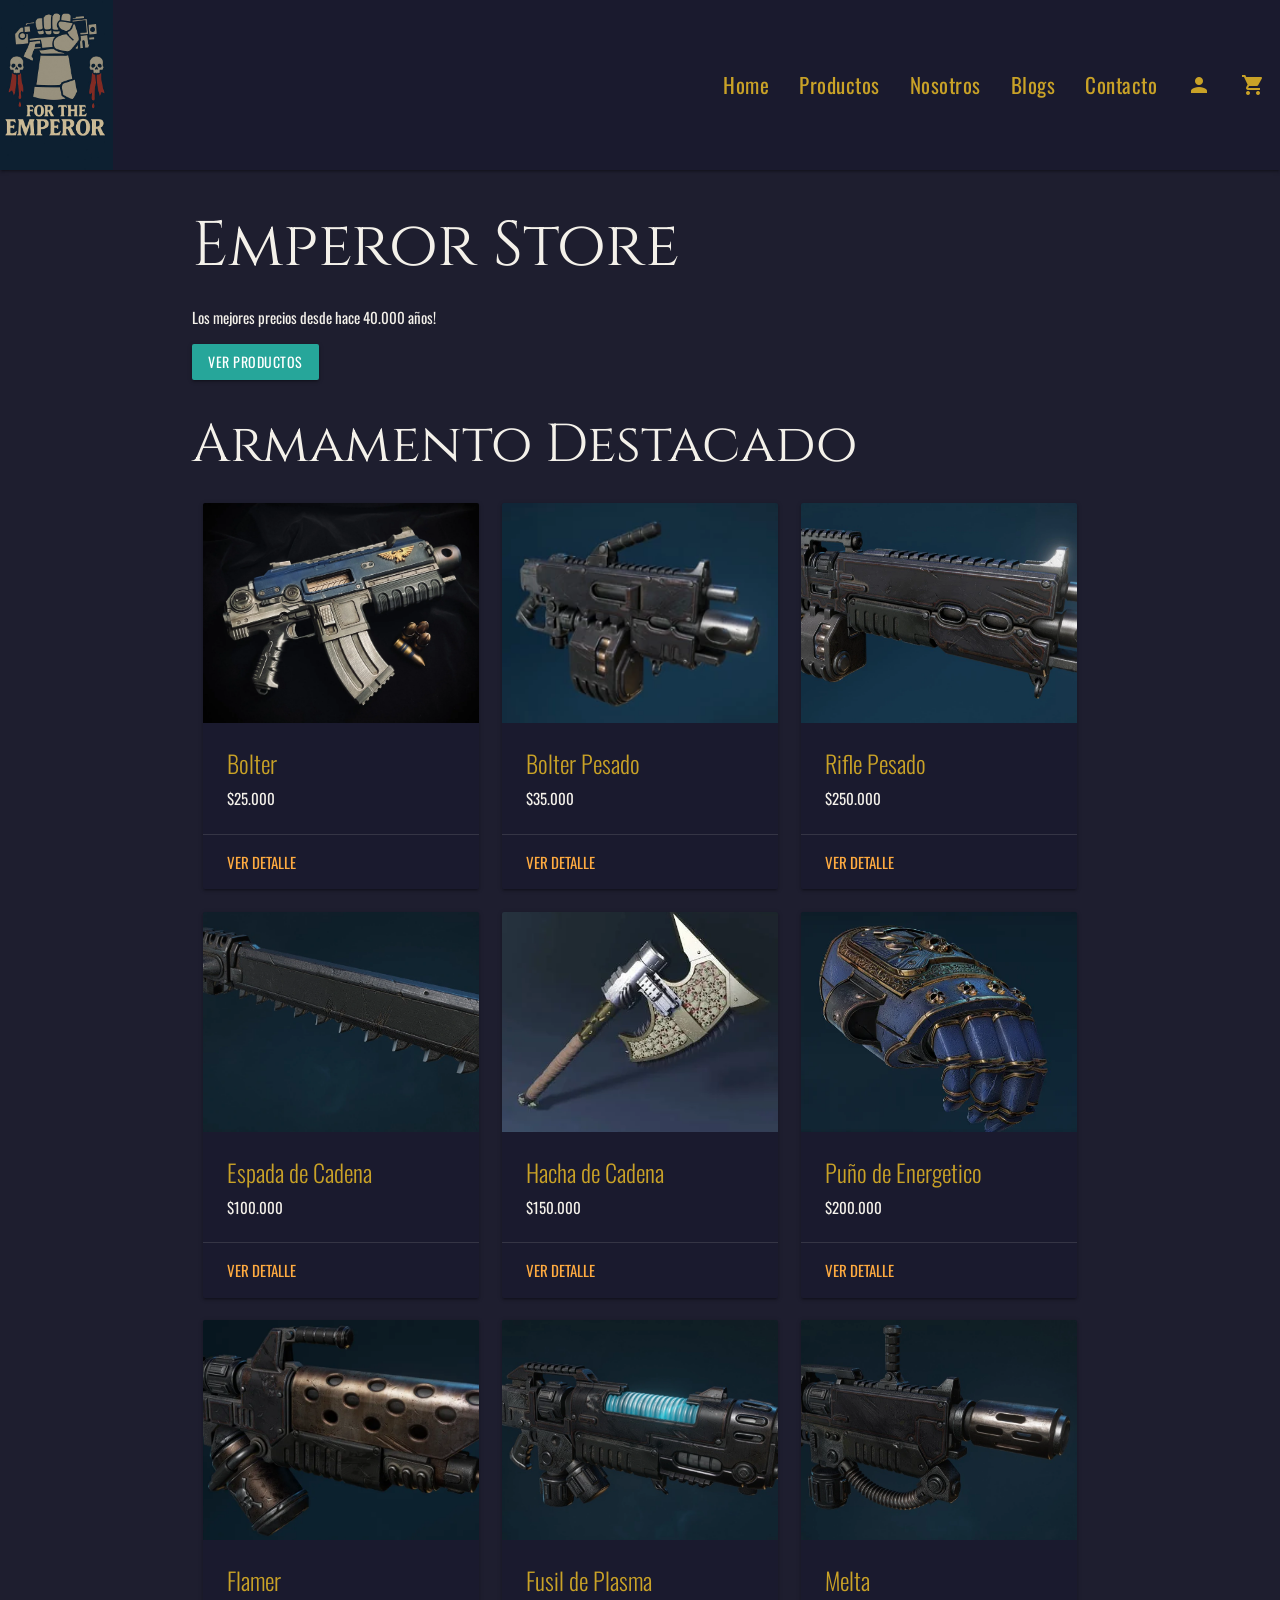
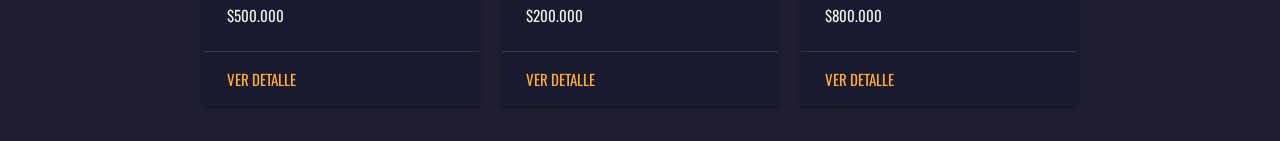
==== index.html @ a35bedcf "feat: Estilos y logica agregada/apartado de login" ====
<!DOCTYPE html>
<html lang="es">
<head>
    <meta charset="UTF-8">
    <meta name="viewport" content="width=device-width, initial-scale=1.0">
    <title>Emperor Store</title>
    <link rel="stylesheet" href="https://cdnjs.cloudflare.com/ajax/libs/materialize/1.0.0/css/materialize.min.css">
    <link href="https://fonts.googleapis.com/icon?family=Material+Icons" rel="stylesheet">
    <link href="https://fonts.googleapis.com/css2?family=Cinzel:wght@400;700&family=Oswald:wght@400;600&display=swap" rel="stylesheet">
    <link rel="stylesheet" href="estilos/styles.css">
</head>
<body>
    <header>
        <nav>
        <div class="nav-wrapper">
            <a href="index.html" class="brand-logo">
                <img src="img/Logo.jpg" alt="Logo de Emperor Store" class="logo-navbar">
            </a>
            <ul id="nav-mobile" class="right hide-on-med-and-down">
                <li><a href="index.html">Home</a></li>
                <li><a href="productos.html">Productos</a></li>
                <li><a href="nosotros.html">Nosotros</a></li>
                <li><a href="blogs.html">Blogs</a></li>
                <li><a href="contacto.html">Contacto</a></li>
                <li>
                    <a href="login.html">
                        <i class="material-icons">person</i>
                    </a>
                </li>
                <li>
                    <a href="carrito.html">
                        <i class="material-icons">shopping_cart</i>
                    </a>
                </li>
            </ul>
        </div>
        </nav>
    </header>
    <main>
        <section class="hero">
            <div class="container">
                <h1>Emperor Store</h1>
                <p>Los mejores precios desde hace 40.000 años!</p>
                <a href="productos.html" class="btn waves-effect waves-light">
                    Ver Productos
                </a>
            </div>
        </section>
        <section class="productos-destacados">
            <div class="container">
                <h2>Armamento Destacado</h2>
                <div class="row" id="lista-productos">
                </div>
            </div>
        </section>
    </main>

    <script src="https://cdnjs.cloudflare.com/ajax/libs/materialize/1.0.0/js/materialize.min.js"></script>
    <script src="js/productos.js"></script>
</body>
</html>
---- estilos/styles.css ----
.logo-navbar {
    height: 100%;
    max-height: 170px;
    width: auto;
}

.imagen-detalle {
    width: 100%;
    max-width: 500px;
    height: auto;
    display: block;
}

:root {
    --color-fondo-oscuro: #1a1a2e;
    --color-fondo-claro: #1e1e2f;
    --color-dorado: #c9a227;
    --color-rojo-sangre: #8a0303;
    --color-texto: #f4f1ea;
}

body {
    background-color: var(--color-fondo-claro);
    color: var(--color-texto);
}

nav {
    background-color: var(--color-fondo-oscuro) !important;
    height: 170px !important;
}

nav a {
    color: var(--color-dorado) !important;
}

.card {
    background-color: var(--color-fondo-oscuro);
    color: var(--color-texto);
}

.card .card-title {
    color: var(--color-dorado);
}

body {
    background-color: var(--color-fondo-claro);
    color: var(--color-texto);
    font-family: 'Oswald', sans-serif;
}

h1, h2, h3, .brand-logo {
    font-family: 'Cinzel', serif;
}

.card-image {
    height: 220px;
    overflow: hidden;
}

.card-image img {
    width: 100%;
    height: 100%;
    object-fit: cover;
}

.card-blog .card-image {
    height: 800px;
}

input[type="number"] {
    color: var(--color-dorado);
}

nav ul a {
    font-size: 1.4rem;
    font-family: 'Oswald', sans-serif;
    letter-spacing: 0.5px;
    display: flex;
    align-items: center;
    height: 100%;
}

nav ul#nav-mobile {
    height: 100%;
    display: flex;
    align-items: center;
}

/* El texto de la opción seleccionada */
.filtros .select-wrapper input.select-dropdown {
    color: var(--color-dorado);
    border-bottom: 1px solid var(--color-dorado);
}

/* La flechita del dropdown */
.filtros .select-wrapper .caret {
    fill: var(--color-dorado);
}

/* La línea que se resalta al hacer foco (reemplaza el turquesa) */
.filtros .select-wrapper input.select-dropdown:focus {
    border-bottom: 1px solid var(--color-dorado);
    box-shadow: 0 1px 0 0 var(--color-dorado);
}

/* El label "Filtrar por categoría" */
.filtros label {
    color: var(--color-dorado) !important;
}

/* El fondo y texto de las opciones desplegadas */
.dropdown-content {
    background-color: var(--color-fondo-oscuro);
}

.dropdown-content li > a,
.dropdown-content li > span {
    color: var(--color-dorado);
}

.dropdown-content li.selected {
    background-color: var(--color-fondo-claro);
}

.dropdown-content li:hover {
    background-color: var(--color-rojo-sangre);
}

.filtros {
    max-width: 300px;
    margin-bottom: 30px;
}
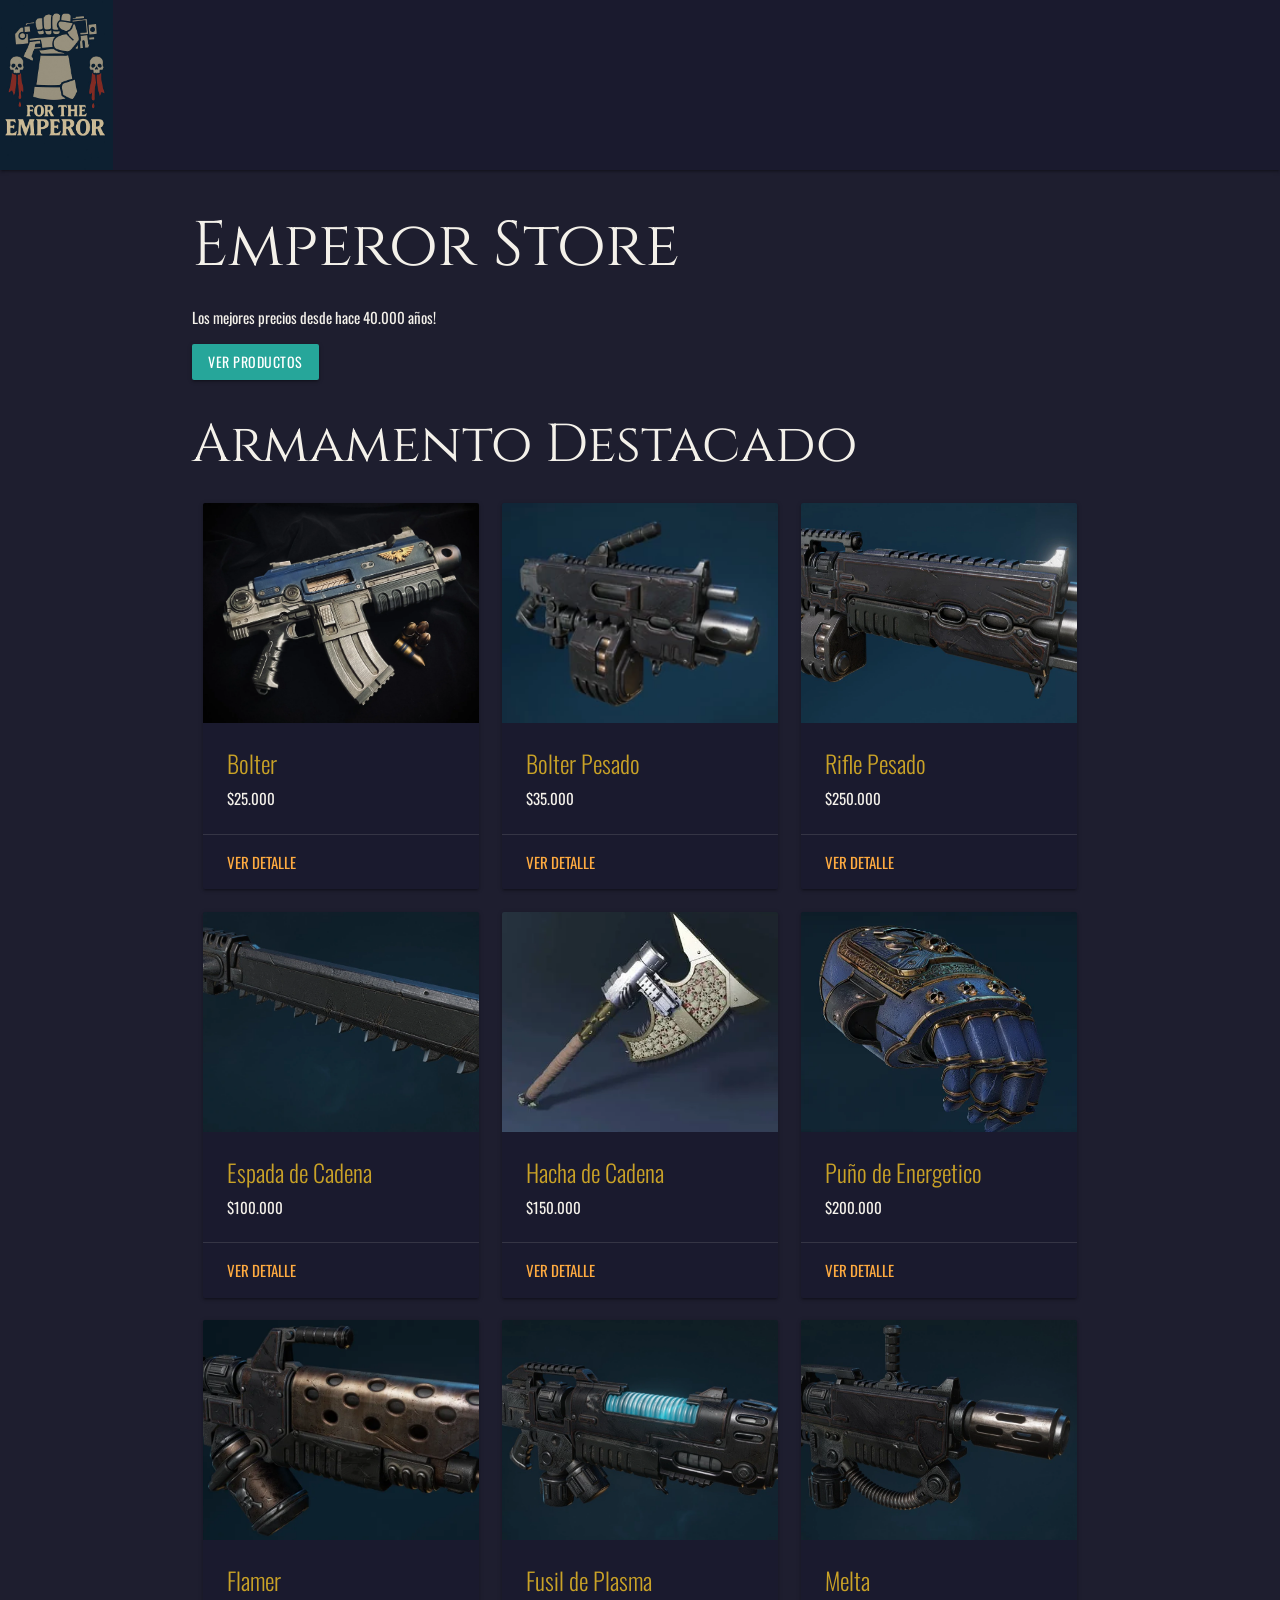
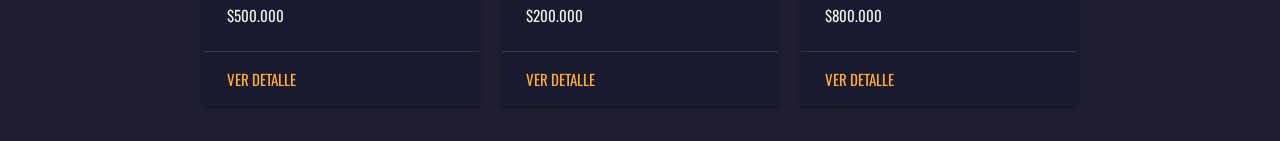
==== commit 93f7ebcb: "feat Portabilidad de pantallas" ====
--- a/index.html
+++ b/index.html
@@ -16,22 +16,17 @@
             <a href="index.html" class="brand-logo">
                 <img src="img/Logo.jpg" alt="Logo de Emperor Store" class="logo-navbar">
             </a>
-            <ul id="nav-mobile" class="right hide-on-med-and-down">
-                <li><a href="index.html">Home</a></li>
-                <li><a href="productos.html">Productos</a></li>
-                <li><a href="nosotros.html">Nosotros</a></li>
-                <li><a href="blogs.html">Blogs</a></li>
-                <li><a href="contacto.html">Contacto</a></li>
-                <li>
-                    <a href="login.html">
-                        <i class="material-icons">person</i>
-                    </a>
-                </li>
-                <li>
-                    <a href="carrito.html">
-                        <i class="material-icons">shopping_cart</i>
-                    </a>
-                </li>
+            <a href="#" data-target="mobile-nav" class="sidenav-trigger">
+            <i class="material-icons">menu</i>
+            </a>
+            <ul class="sidenav" id="mobile-nav">
+            <li><a href="index.html">Home</a></li>
+            <li><a href="productos.html">Productos</a></li>
+            <li><a href="nosotros.html">Nosotros</a></li>
+            <li><a href="blogs.html">Blogs</a></li>
+            <li><a href="contacto.html">Contacto</a></li>
+            <li><a href="login.html"><i class="material-icons">person</i>Login</a></li>
+            <li><a href="carrito.html"><i class="material-icons">shopping_cart</i>Carrito</a></li>
             </ul>
         </div>
         </nav>
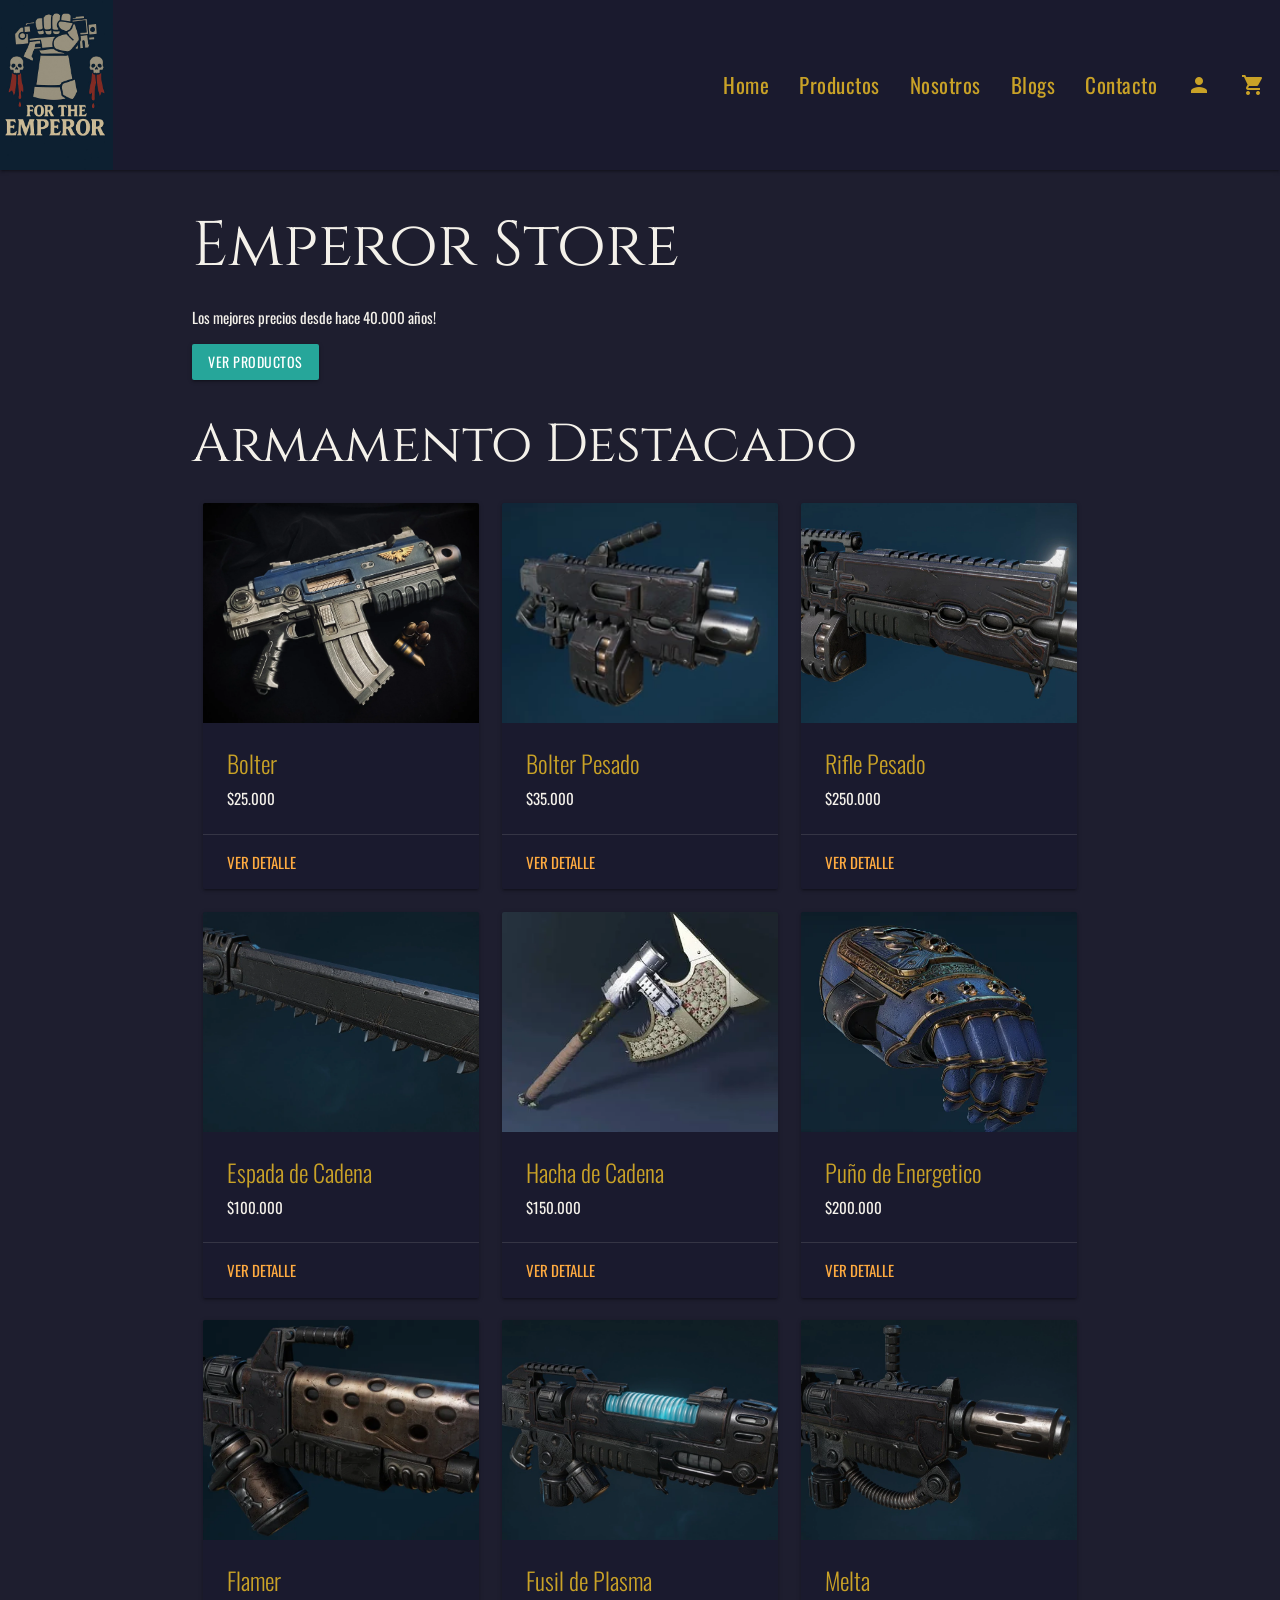
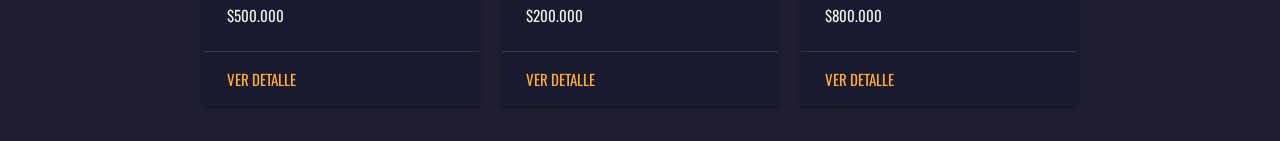
==== commit 678a1a73: "fix: corrige estructura del sidenav en todas las páginas" ====
--- a/index.html
+++ b/index.html
@@ -17,20 +17,39 @@
                 <img src="img/Logo.jpg" alt="Logo de Emperor Store" class="logo-navbar">
             </a>
             <a href="#" data-target="mobile-nav" class="sidenav-trigger">
-            <i class="material-icons">menu</i>
+                <i class="material-icons">menu</i>
             </a>
-            <ul class="sidenav" id="mobile-nav">
-            <li><a href="index.html">Home</a></li>
-            <li><a href="productos.html">Productos</a></li>
-            <li><a href="nosotros.html">Nosotros</a></li>
-            <li><a href="blogs.html">Blogs</a></li>
-            <li><a href="contacto.html">Contacto</a></li>
-            <li><a href="login.html"><i class="material-icons">person</i>Login</a></li>
-            <li><a href="carrito.html"><i class="material-icons">shopping_cart</i>Carrito</a></li>
+            <ul id="nav-mobile" class="right hide-on-med-and-down">
+                <li><a href="index.html">Home</a></li>
+                <li><a href="productos.html">Productos</a></li>
+                <li><a href="nosotros.html">Nosotros</a></li>
+                <li><a href="blogs.html">Blogs</a></li>
+                <li><a href="contacto.html">Contacto</a></li>
+                <li>
+                    <a href="login.html">
+                        <i class="material-icons">person</i>
+                    </a>
+                </li>
+                <li>
+                    <a href="carrito.html">
+                        <i class="material-icons">shopping_cart</i>
+                    </a>
+                </li>
             </ul>
         </div>
         </nav>
     </header>
+
+    <ul class="sidenav" id="mobile-nav">
+        <li><a href="index.html">Home</a></li>
+        <li><a href="productos.html">Productos</a></li>
+        <li><a href="nosotros.html">Nosotros</a></li>
+        <li><a href="blogs.html">Blogs</a></li>
+        <li><a href="contacto.html">Contacto</a></li>
+        <li><a href="login.html"><i class="material-icons">person</i>Login</a></li>
+        <li><a href="carrito.html"><i class="material-icons">shopping_cart</i>Carrito</a></li>
+    </ul>
+
     <main>
         <section class="hero">
             <div class="container">
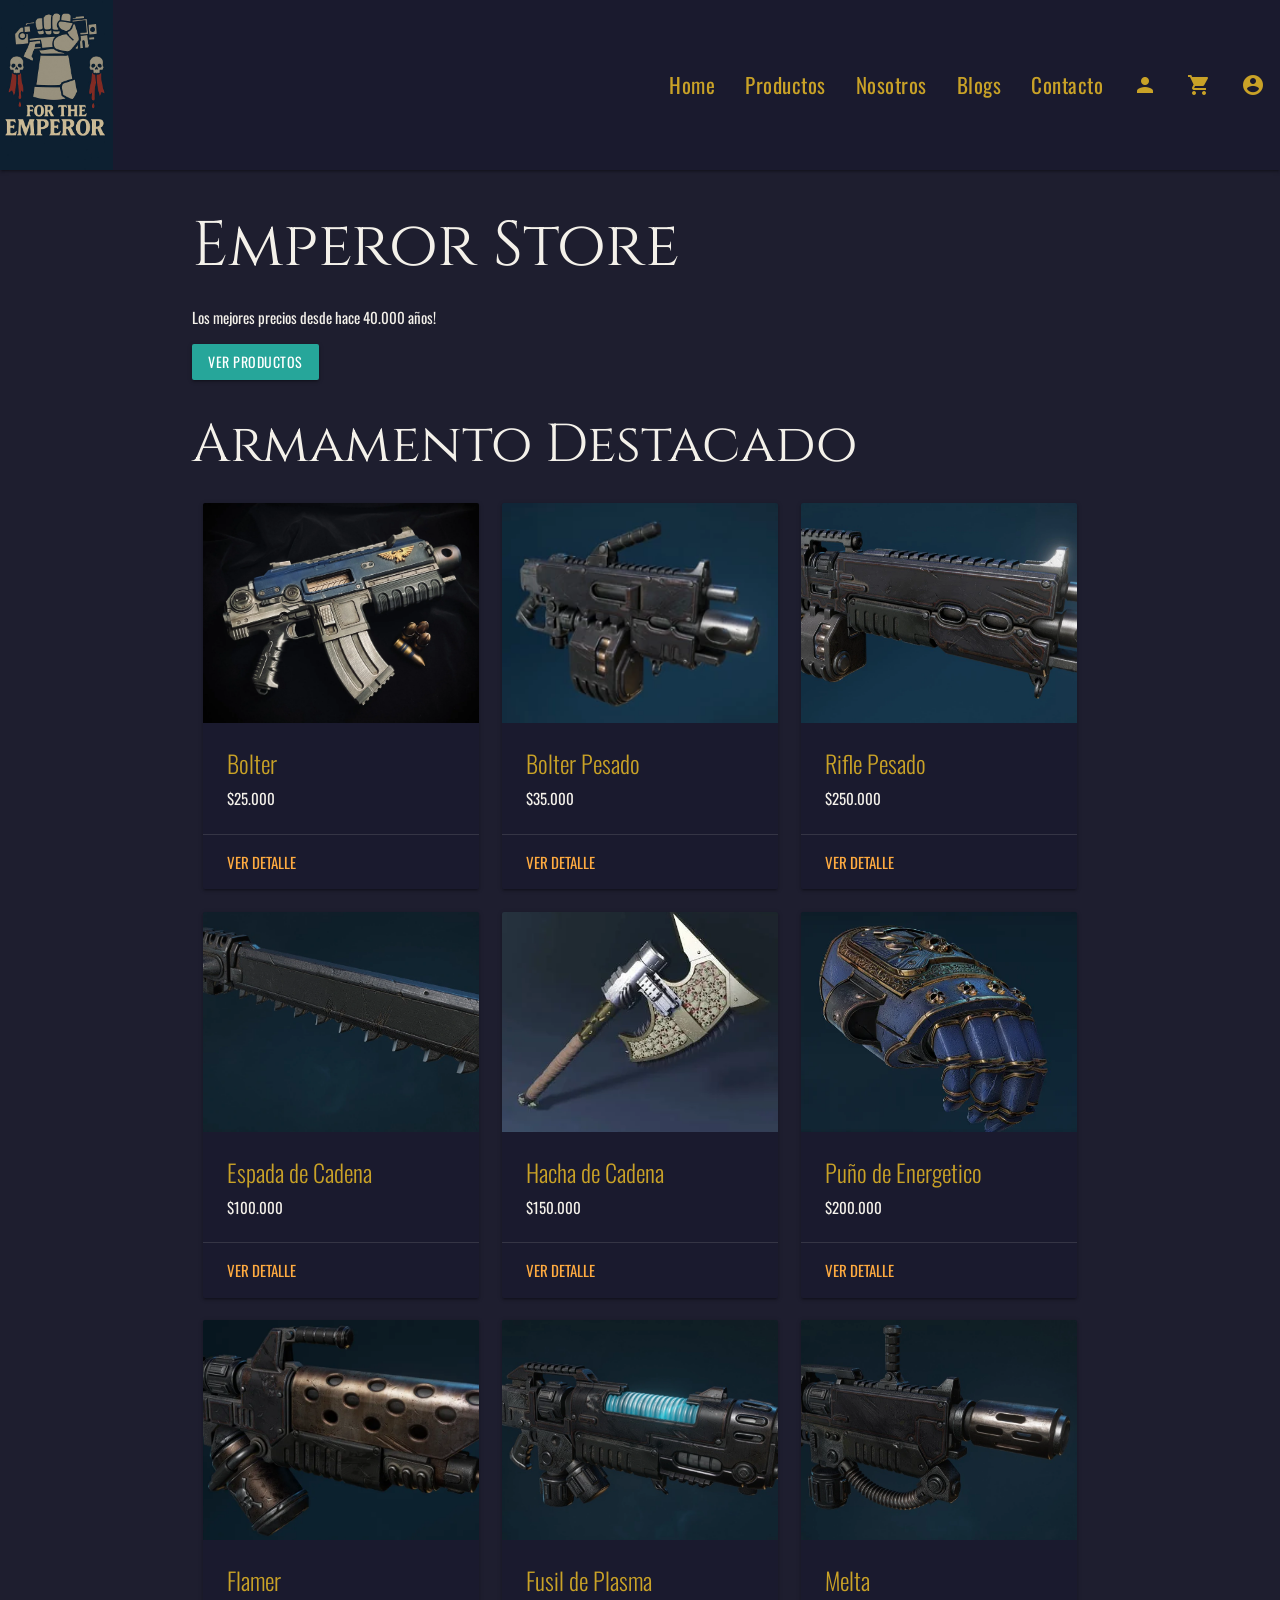
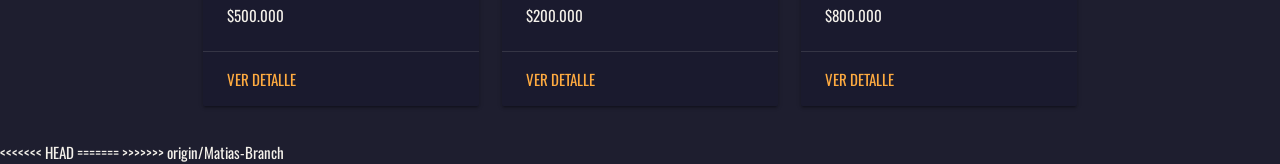
==== commit 5f427fd1: "Merge Matias-Branch en Francia-Branch" ====
--- a/index.html
+++ b/index.html
@@ -35,6 +35,7 @@
                         <i class="material-icons">shopping_cart</i>
                     </a>
                 </li>
+                <li id="zona-sesion"><a href="login.html"><i class="material-icons">account_circle</i></a></li>
             </ul>
         </div>
         </nav>
@@ -71,5 +72,10 @@
 
     <script src="https://cdnjs.cloudflare.com/ajax/libs/materialize/1.0.0/js/materialize.min.js"></script>
     <script src="js/productos.js"></script>
+<<<<<<< HEAD
+    <script src="js/main.js"></script>
+=======
+    <script src="js/validaciones.js"></script>
+>>>>>>> origin/Matias-Branch
 </body>
 </html>
--- a/estilos/styles.css
+++ b/estilos/styles.css
@@ -86,29 +86,29 @@
     align-items: center;
 }
 
-/* El texto de la opción seleccionada */
+
 .filtros .select-wrapper input.select-dropdown {
     color: var(--color-dorado);
     border-bottom: 1px solid var(--color-dorado);
 }
 
-/* La flechita del dropdown */
+
 .filtros .select-wrapper .caret {
     fill: var(--color-dorado);
 }
 
-/* La línea que se resalta al hacer foco (reemplaza el turquesa) */
+
 .filtros .select-wrapper input.select-dropdown:focus {
     border-bottom: 1px solid var(--color-dorado);
     box-shadow: 0 1px 0 0 var(--color-dorado);
 }
 
-/* El label "Filtrar por categoría" */
+
 .filtros label {
     color: var(--color-dorado) !important;
 }
 
-/* El fondo y texto de las opciones desplegadas */
+
 .dropdown-content {
     background-color: var(--color-fondo-oscuro);
 }
@@ -129,4 +129,44 @@
 .filtros {
     max-width: 300px;
     margin-bottom: 30px;
+}
+
+.auth-section {
+    padding: 60px 0;
+}
+
+.auth-card {
+    padding: 10px 20px 20px;
+}
+
+.auth-btn {
+    width: 100%;
+    margin-top: 10px;
+}
+
+.auth-link {
+    margin-top: 15px;
+    text-align: center;
+}
+
+.mensaje-error {
+    color: #d32f2f;
+    font-size: 0.9rem;
+    min-height: 20px;
+}
+
+.mensaje-exito {
+    color: #2e7d32;
+    font-size: 0.9rem;
+    min-height: 20px;
+}
+
+@media only screen and (max-width: 600px) {
+    .auth-section {
+        padding: 30px 0;
+    }
+
+    .auth-card {
+        padding: 5px 10px 15px;
+    }
 }
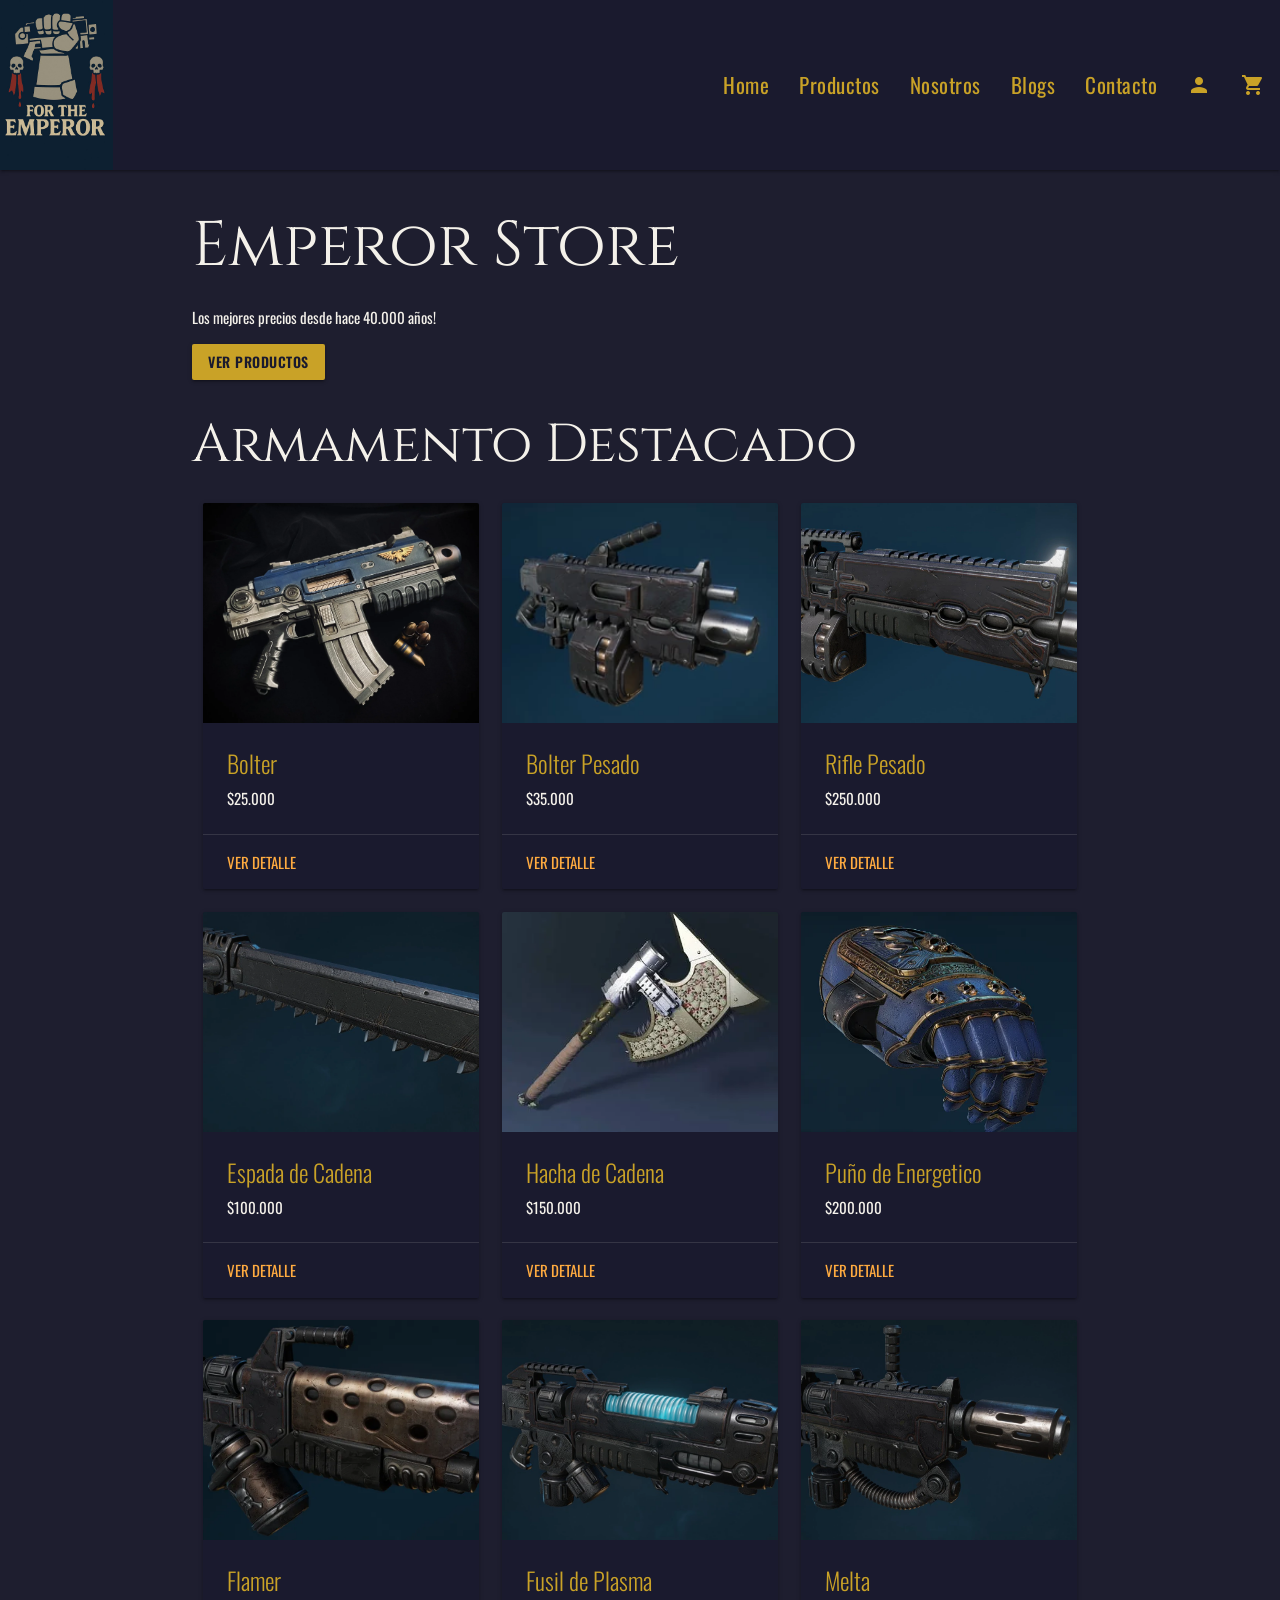
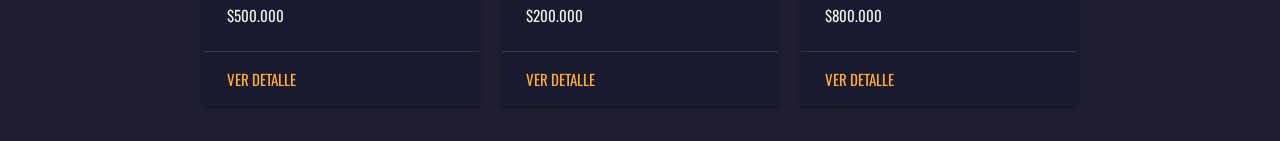
==== commit 9eeaac19: "fix Color de barra ver productos" ====
--- a/index.html
+++ b/index.html
@@ -35,7 +35,6 @@
                         <i class="material-icons">shopping_cart</i>
                     </a>
                 </li>
-                <li id="zona-sesion"><a href="login.html"><i class="material-icons">account_circle</i></a></li>
             </ul>
         </div>
         </nav>
@@ -56,7 +55,7 @@
             <div class="container">
                 <h1>Emperor Store</h1>
                 <p>Los mejores precios desde hace 40.000 años!</p>
-                <a href="productos.html" class="btn waves-effect waves-light">
+                <a href="productos.html" class="btn waves-effect waves-light btn-hero">
                     Ver Productos
                 </a>
             </div>
@@ -72,10 +71,6 @@
 
     <script src="https://cdnjs.cloudflare.com/ajax/libs/materialize/1.0.0/js/materialize.min.js"></script>
     <script src="js/productos.js"></script>
-<<<<<<< HEAD
     <script src="js/main.js"></script>
-=======
-    <script src="js/validaciones.js"></script>
->>>>>>> origin/Matias-Branch
 </body>
 </html>
--- a/estilos/styles.css
+++ b/estilos/styles.css
@@ -86,28 +86,23 @@
     align-items: center;
 }
 
-
 .filtros .select-wrapper input.select-dropdown {
     color: var(--color-dorado);
     border-bottom: 1px solid var(--color-dorado);
 }
 
-
 .filtros .select-wrapper .caret {
     fill: var(--color-dorado);
 }
-
 
 .filtros .select-wrapper input.select-dropdown:focus {
     border-bottom: 1px solid var(--color-dorado);
     box-shadow: 0 1px 0 0 var(--color-dorado);
 }
 
-
 .filtros label {
     color: var(--color-dorado) !important;
 }
-
 
 .dropdown-content {
     background-color: var(--color-fondo-oscuro);
@@ -131,42 +126,13 @@
     margin-bottom: 30px;
 }
 
-.auth-section {
-    padding: 60px 0;
+.btn-hero {
+    background-color: var(--color-dorado);
+    color: var(--color-fondo-oscuro);
+    font-weight: 600;
 }
 
-.auth-card {
-    padding: 10px 20px 20px;
-}
-
-.auth-btn {
-    width: 100%;
-    margin-top: 10px;
-}
-
-.auth-link {
-    margin-top: 15px;
-    text-align: center;
-}
-
-.mensaje-error {
-    color: #d32f2f;
-    font-size: 0.9rem;
-    min-height: 20px;
-}
-
-.mensaje-exito {
-    color: #2e7d32;
-    font-size: 0.9rem;
-    min-height: 20px;
-}
-
-@media only screen and (max-width: 600px) {
-    .auth-section {
-        padding: 30px 0;
-    }
-
-    .auth-card {
-        padding: 5px 10px 15px;
-    }
+.btn-hero:hover {
+    background-color: var(--color-texto);
+    color: var(--color-fondo-oscuro);
 }
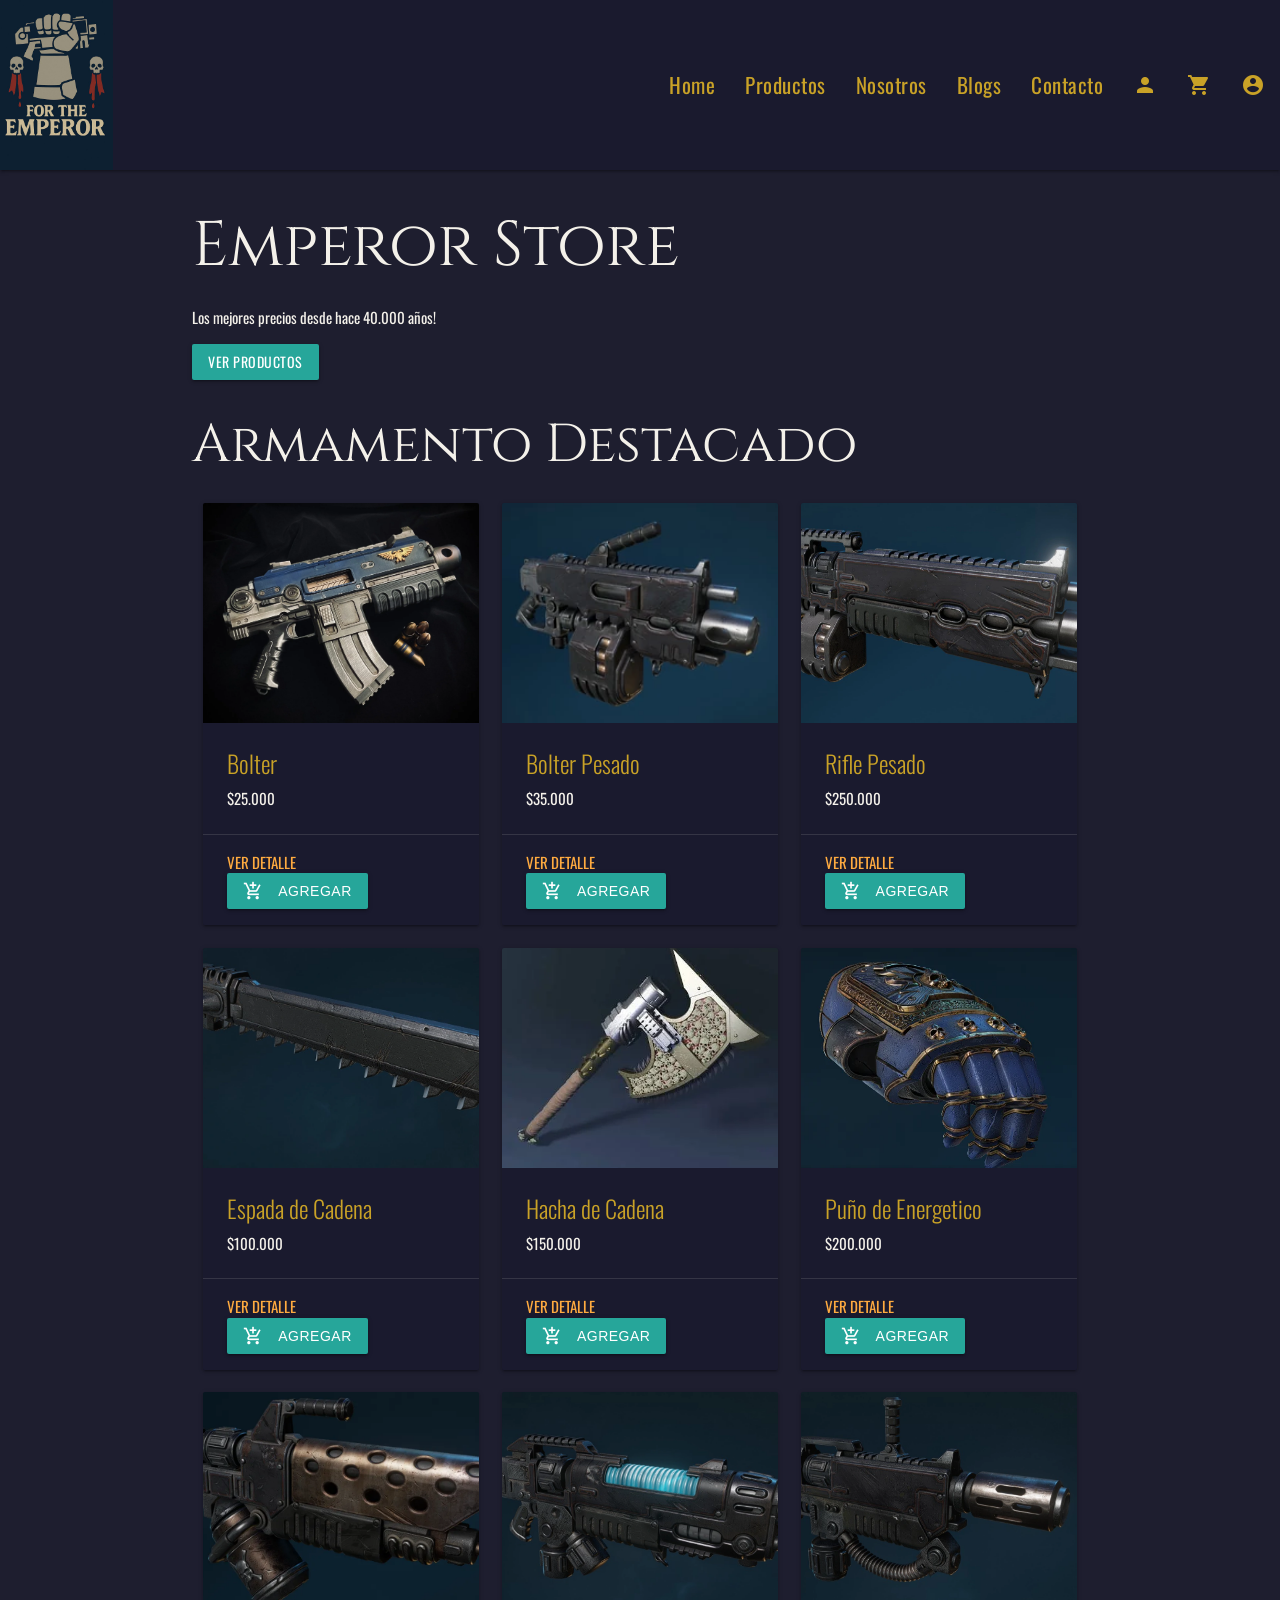
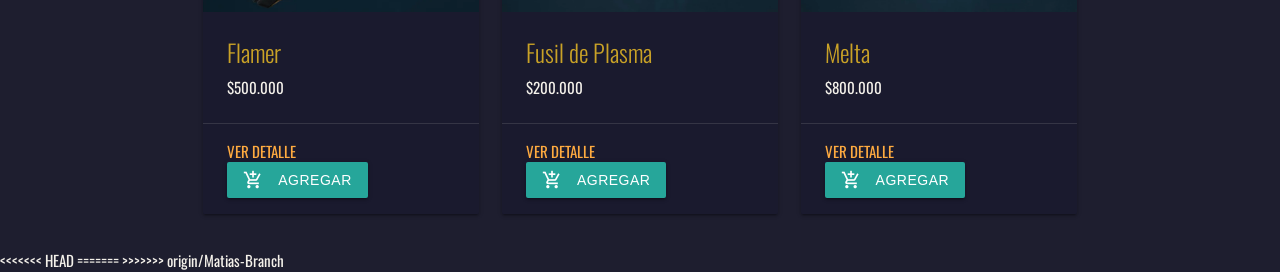
==== commit 3a06eb48: "Integra cambios de main en Francia-Branch" ====
--- a/index.html
+++ b/index.html
@@ -35,6 +35,7 @@
                         <i class="material-icons">shopping_cart</i>
                     </a>
                 </li>
+                <li id="zona-sesion"><a href="login.html"><i class="material-icons">account_circle</i></a></li>
             </ul>
         </div>
         </nav>
@@ -71,6 +72,10 @@
 
     <script src="https://cdnjs.cloudflare.com/ajax/libs/materialize/1.0.0/js/materialize.min.js"></script>
     <script src="js/productos.js"></script>
+<<<<<<< HEAD
     <script src="js/main.js"></script>
+=======
+    <script src="js/validaciones.js"></script>
+>>>>>>> origin/Matias-Branch
 </body>
 </html>
--- a/estilos/styles.css
+++ b/estilos/styles.css
@@ -86,24 +86,29 @@
     align-items: center;
 }
 
+/* El texto de la opción seleccionada */
 .filtros .select-wrapper input.select-dropdown {
     color: var(--color-dorado);
     border-bottom: 1px solid var(--color-dorado);
 }
 
+/* La flechita del dropdown */
 .filtros .select-wrapper .caret {
     fill: var(--color-dorado);
 }
 
+/* La línea que se resalta al hacer foco (reemplaza el turquesa) */
 .filtros .select-wrapper input.select-dropdown:focus {
     border-bottom: 1px solid var(--color-dorado);
     box-shadow: 0 1px 0 0 var(--color-dorado);
 }
 
+/* El label "Filtrar por categoría" */
 .filtros label {
     color: var(--color-dorado) !important;
 }
 
+/* El fondo y texto de las opciones desplegadas */
 .dropdown-content {
     background-color: var(--color-fondo-oscuro);
 }
@@ -124,15 +129,4 @@
 .filtros {
     max-width: 300px;
     margin-bottom: 30px;
-}
-
-.btn-hero {
-    background-color: var(--color-dorado);
-    color: var(--color-fondo-oscuro);
-    font-weight: 600;
-}
-
-.btn-hero:hover {
-    background-color: var(--color-texto);
-    color: var(--color-fondo-oscuro);
 }
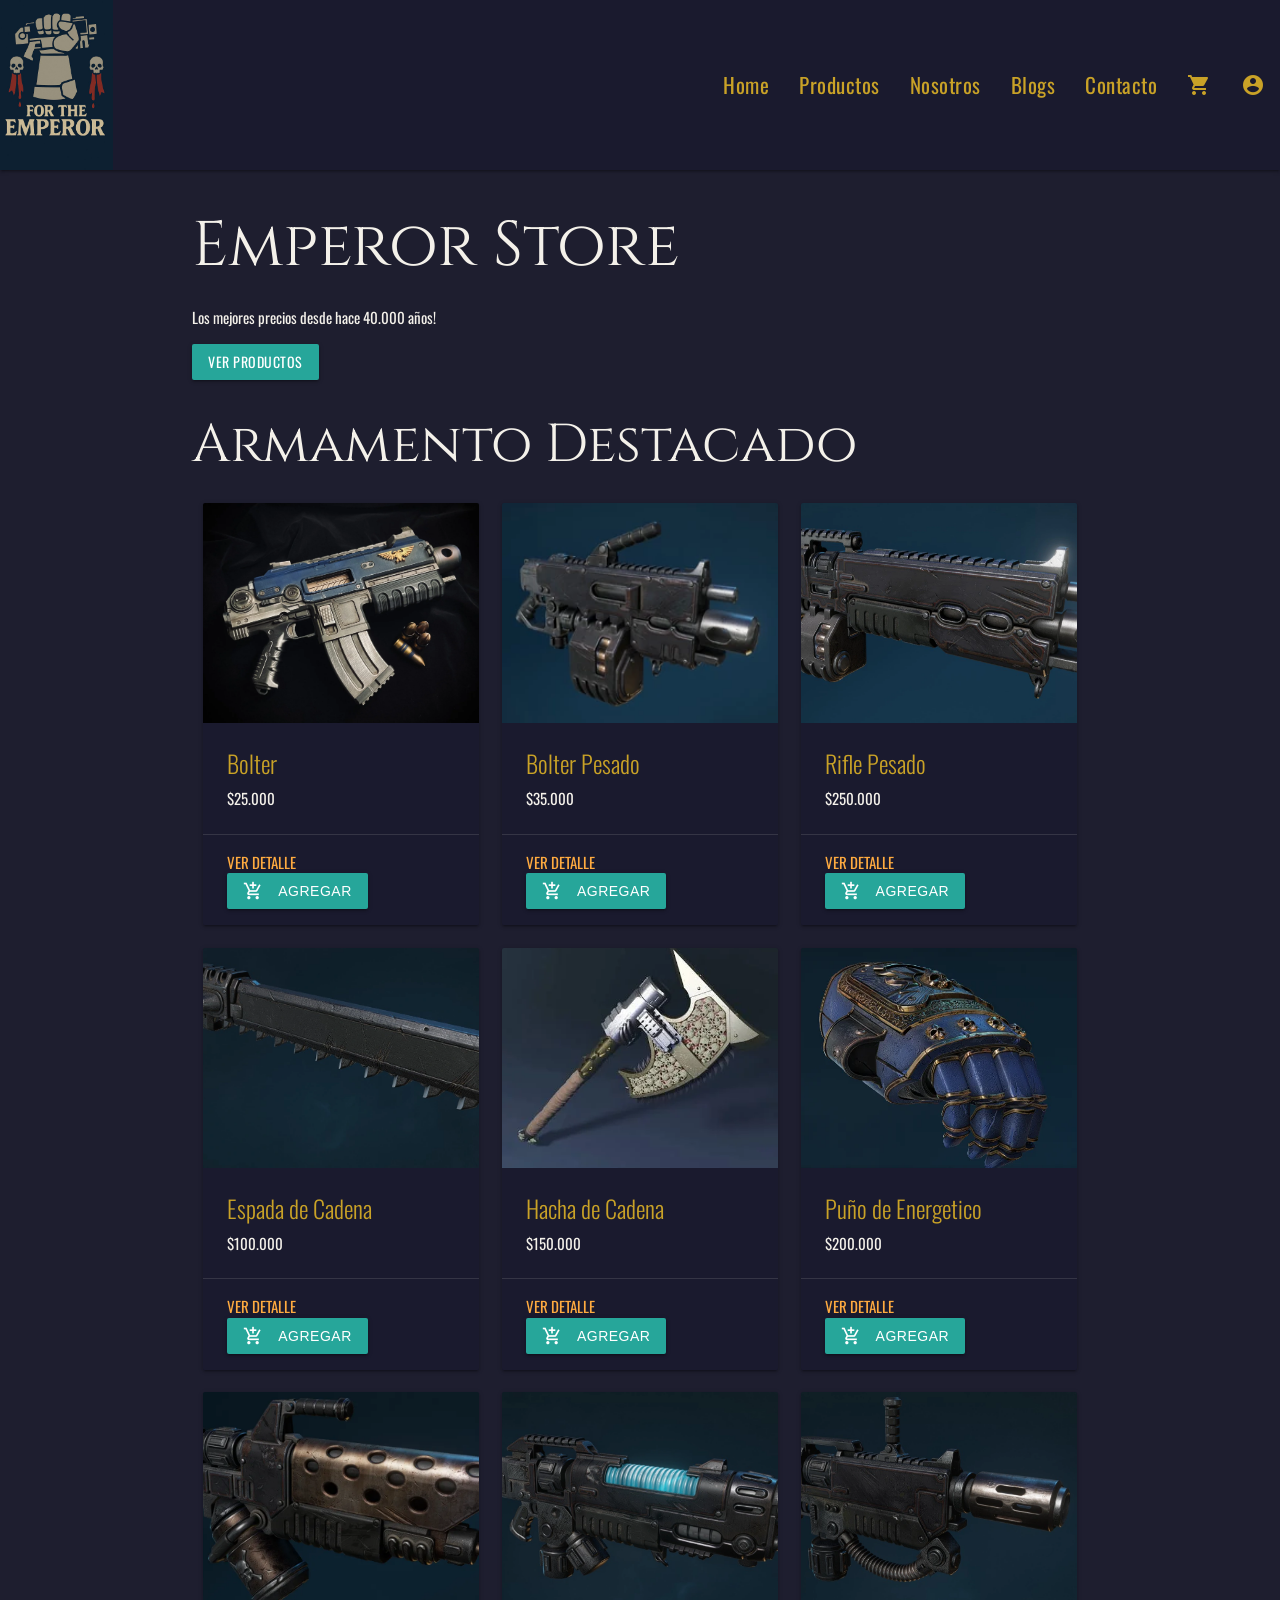
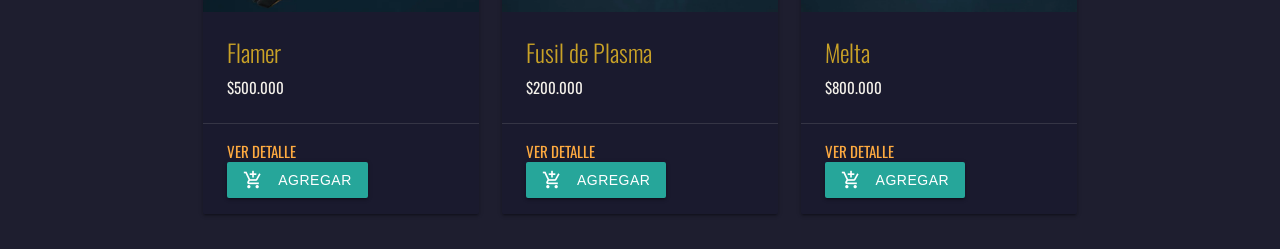
==== commit 83520b93: "Correcion de doble icono login y texto no deseado en pagina" ====
--- a/index.html
+++ b/index.html
@@ -25,11 +25,6 @@
                 <li><a href="nosotros.html">Nosotros</a></li>
                 <li><a href="blogs.html">Blogs</a></li>
                 <li><a href="contacto.html">Contacto</a></li>
-                <li>
-                    <a href="login.html">
-                        <i class="material-icons">person</i>
-                    </a>
-                </li>
                 <li>
                     <a href="carrito.html">
                         <i class="material-icons">shopping_cart</i>
@@ -72,10 +67,7 @@
 
     <script src="https://cdnjs.cloudflare.com/ajax/libs/materialize/1.0.0/js/materialize.min.js"></script>
     <script src="js/productos.js"></script>
-<<<<<<< HEAD
     <script src="js/main.js"></script>
-=======
     <script src="js/validaciones.js"></script>
->>>>>>> origin/Matias-Branch
 </body>
 </html>
